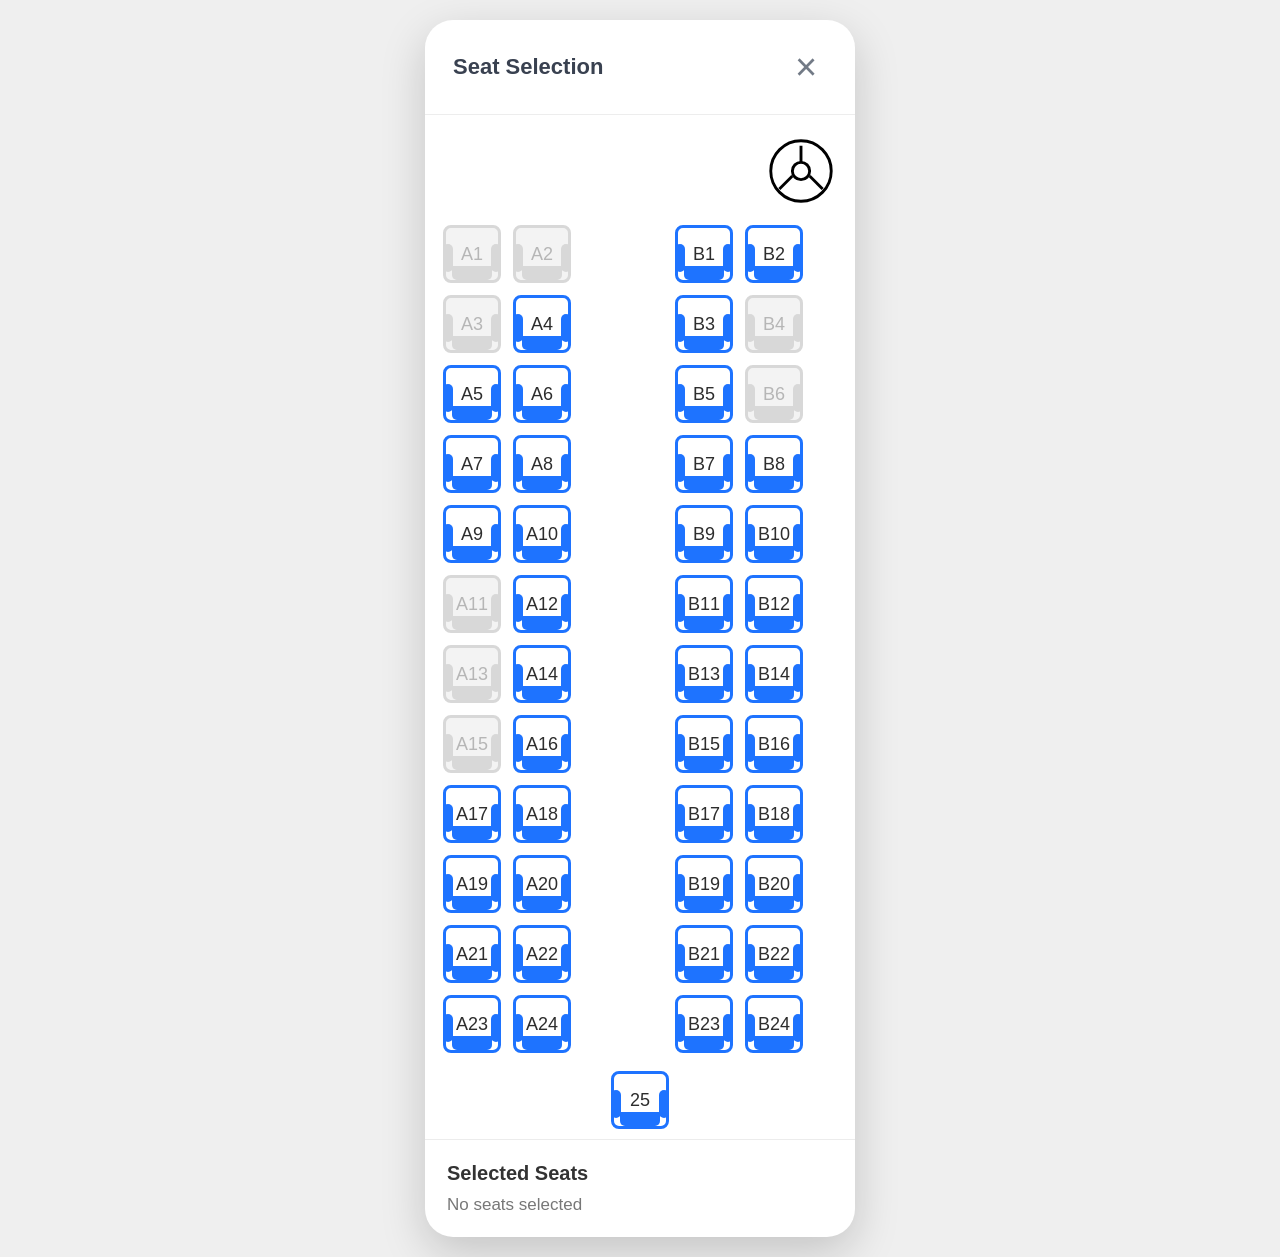
==== seats.html @ 8c717ad2 "Rename index.html to seats.html" ====
<!DOCTYPE html>
<html lang="en">
<head>
    <meta charset="UTF-8">
    <meta name="viewport" content="width=device-width, initial-scale=1.0">
    <title>Seat Selection</title>

    <link rel="stylesheet" href="style.css">
</head>

<body>

<div class="overlay">

    <div class="seat-modal">

        <!-- Header -->
        <div class="modal-header">

            <h2>Seat Selection</h2>

            <button class="close-btn">
                &times;
            </button>

        </div>

        <!-- Bus Body -->
        <div class="bus">

            <!-- Driver -->
            <div class="driver-row">

                <div class="empty-space"></div>

                <div class="steering">

                    <svg viewBox="0 0 100 100">

                        <circle cx="50" cy="50" r="42"/>

                        <circle cx="50" cy="50" r="12"/>

                        <line x1="50" y1="38" x2="50" y2="15"/>

                        <line x1="38" y1="57" x2="20" y2="75"/>

                        <line x1="62" y1="57" x2="80" y2="75"/>

                    </svg>

                </div>

            </div>

            <!-- Seat Layout -->

            <div class="seat-layout">

                <div class="left-side" id="leftSeats"></div>

                <div class="aisle"></div>

                <div class="right-side" id="rightSeats"></div>

            </div>

            <!-- Seat 25 -->

            <div class="rear-seat">

                <div
                    class="seat available"
                    data-seat="25">

                    <span>25</span>

                </div>

            </div>

        </div>

        <!-- Footer -->

        <div class="footer">

            <h3>Selected Seats</h3>

            <div id="selectedSeats">

                No seats selected

            </div>

        </div>

    </div>

</div>

<script src="script.js"></script>

</body>
</html>
---- style.css ----
/* ==========================
   RESET
========================== */

*{
    margin:0;
    padding:0;
    box-sizing:border-box;
}

body{

    background:#efefef;

    font-family:
    "Segoe UI",
    Arial,
    sans-serif;

}


/* ==========================
   OVERLAY
========================== */

.overlay{

    width:100%;

    min-height:100vh;

    display:flex;

    justify-content:center;

    align-items:center;

    padding:20px;

}


/* ==========================
   MODAL
========================== */

.seat-modal{

    width:430px;

    background:#fff;

    border-radius:28px;

    overflow:hidden;

    box-shadow:
    0 15px 45px
    rgba(0,0,0,.18);

}


/* ==========================
   HEADER
========================== */

.modal-header{

    height:95px;

    display:flex;

    align-items:center;

    justify-content:space-between;

    padding:0 28px;

    border-bottom:
    1px solid #ededed;

}

.modal-header h2{

    font-size:22px;

    font-weight:700;

    color:#394150;

}

.close-btn{

    width:42px;

    height:42px;

    border:none;

    background:none;

    font-size:38px;

    color:#727a86;

    cursor:pointer;

}


/* ==========================
   BUS
========================== */

.bus{

    padding:20px 18px 10px;

}


/* ==========================
   DRIVER
========================== */

.driver-row{

    display:flex;

    justify-content:space-between;

    align-items:center;

    margin-bottom:18px;

}

.empty-space{

    width:48%;

}

.steering{

    width:72px;

    height:72px;

}

.steering svg{

    width:100%;

    height:100%;

}

.steering circle{

    stroke:#000;

    stroke-width:4;

    fill:none;

}

.steering line{

    stroke:#000;

    stroke-width:4;

}


/* ==========================
   SEAT GRID
========================== */

.seat-layout{

    display:grid;

    grid-template-columns:

    auto

    70px

    auto;

}

.left-side,

.right-side{

    display:grid;

    grid-template-columns:

    repeat(2,58px);

    gap:12px;

}

.aisle{

    width:70px;

}

/* ===========================================
   SEAT DESIGN
=========================================== */

.seat{

    width:58px;

    height:58px;

    position:relative;

    border:3px solid #1E73FF;

    border-radius:8px;

    background:#ffffff;

    display:flex;

    justify-content:center;

    align-items:center;

    cursor:pointer;

    transition:.25s;

}

.seat span{

    font-size:18px;

    font-weight:500;

    color:#2d2d2d;

    z-index:2;

}

/* Bottom cushion */

.seat::before{

    content:"";

    position:absolute;

    left:6px;

    right:6px;

    bottom:0;

    height:14px;

    background:#1E73FF;

    border-radius:0 0 5px 5px;

}

/* Left arm */

.seat::after{

    content:"";

    position:absolute;

    left:-3px;

    top:16px;

    width:10px;

    height:28px;

    background:#1E73FF;

    border-radius:5px;

}

/* Right arm */

.seat i{

    position:absolute;

    right:-3px;

    top:16px;

    width:10px;

    height:28px;

    background:#1E73FF;

    border-radius:5px;

    display:block;

}

/* =====================
   AVAILABLE
===================== */

.available:hover{

    transform:scale(1.06);

    background:#EEF5FF;

}

/* =====================
   SELECTED
===================== */

.selected{

    background:#1E73FF;

}

.selected span{

    color:#fff;

}

/* =====================
   BOOKED
===================== */

.booked{

    border-color:#D8D8D8;

    background:#F3F3F3;

    cursor:not-allowed;

}

.booked span{

    color:#B6B6B6;

}

.booked::before{

    background:#D8D8D8;

}

.booked::after{

    background:#D8D8D8;

}

.booked i{

    background:#D8D8D8;

}

/* =====================
   REAR SEAT
===================== */

.rear-seat{

    display:flex;

    justify-content:center;

    margin-top:18px;

}

/* =====================
   FOOTER
===================== */

.footer{

    border-top:1px solid #ECECEC;

    padding:22px;

}

.footer h3{

    font-size:20px;

    color:#333;

    margin-bottom:10px;

}

#selectedSeats{

    color:#777;

    font-size:17px;

}

/* =====================
   RESPONSIVE
===================== */

@media(max-width:430px){

.seat-modal{

    width:100%;

    border-radius:26px;

}

.left-side,
.right-side{

    grid-template-columns:repeat(2,54px);

    gap:10px;

}

.seat{

    width:54px;

    height:54px;

}

       }
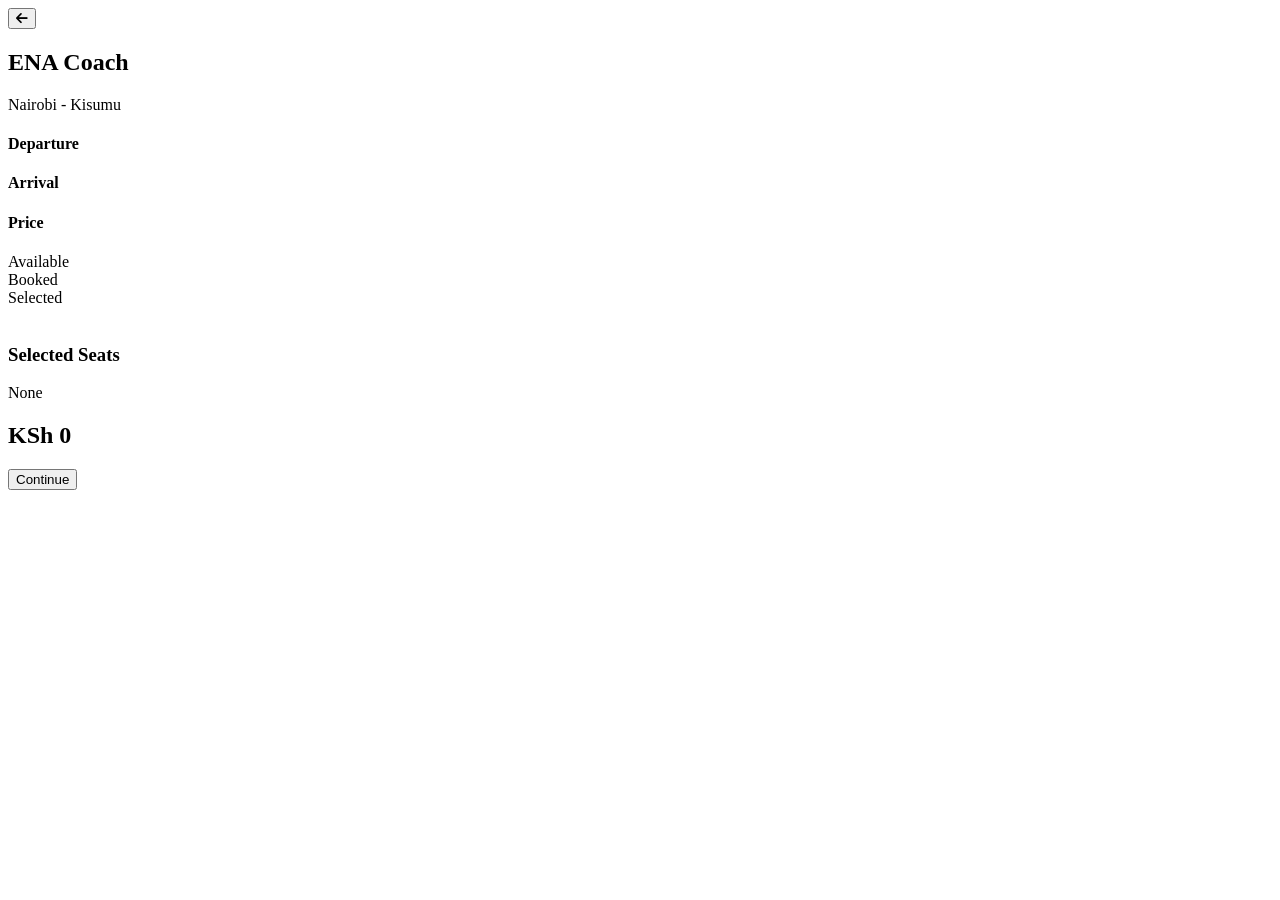
==== commit 40838ad6: "Update seats.html" ====
--- a/seats.html
+++ b/seats.html
@@ -1,105 +1,174 @@
 <!DOCTYPE html>
 <html lang="en">
+
 <head>
-    <meta charset="UTF-8">
-    <meta name="viewport" content="width=device-width, initial-scale=1.0">
-    <title>Seat Selection</title>
 
-    <link rel="stylesheet" href="style.css">
+<meta charset="UTF-8">
+
+<meta
+name="viewport"
+content="width=device-width, initial-scale=1.0">
+
+<title>Select Seats</title>
+
+<link
+rel="stylesheet"
+href="css/seats.css">
+
+<link
+href="https://fonts.googleapis.com/css2?family=Poppins:wght@300;400;500;600;700&display=swap"
+rel="stylesheet">
+
+<link
+rel="stylesheet"
+href="https://cdnjs.cloudflare.com/ajax/libs/font-awesome/6.7.2/css/all.min.css">
+
 </head>
 
 <body>
 
-<div class="overlay">
+<!-- HEADER -->
 
-    <div class="seat-modal">
+<header class="seat-header">
 
-        <!-- Header -->
-        <div class="modal-header">
+<button
+class="back-btn"
+onclick="history.back()">
 
-            <h2>Seat Selection</h2>
+<i class="fa-solid fa-arrow-left"></i>
 
-            <button class="close-btn">
-                &times;
-            </button>
+</button>
 
-        </div>
+<div>
 
-        <!-- Bus Body -->
-        <div class="bus">
+<h2 id="busName">
 
-            <!-- Driver -->
-            <div class="driver-row">
+ENA Coach
 
-                <div class="empty-space"></div>
+</h2>
 
-                <div class="steering">
+<p id="route">
 
-                    <svg viewBox="0 0 100 100">
+Nairobi - Kisumu
 
-                        <circle cx="50" cy="50" r="42"/>
-
-                        <circle cx="50" cy="50" r="12"/>
-
-                        <line x1="50" y1="38" x2="50" y2="15"/>
-
-                        <line x1="38" y1="57" x2="20" y2="75"/>
-
-                        <line x1="62" y1="57" x2="80" y2="75"/>
-
-                    </svg>
-
-                </div>
-
-            </div>
-
-            <!-- Seat Layout -->
-
-            <div class="seat-layout">
-
-                <div class="left-side" id="leftSeats"></div>
-
-                <div class="aisle"></div>
-
-                <div class="right-side" id="rightSeats"></div>
-
-            </div>
-
-            <!-- Seat 25 -->
-
-            <div class="rear-seat">
-
-                <div
-                    class="seat available"
-                    data-seat="25">
-
-                    <span>25</span>
-
-                </div>
-
-            </div>
-
-        </div>
-
-        <!-- Footer -->
-
-        <div class="footer">
-
-            <h3>Selected Seats</h3>
-
-            <div id="selectedSeats">
-
-                No seats selected
-
-            </div>
-
-        </div>
-
-    </div>
+</p>
 
 </div>
 
-<script src="script.js"></script>
+</header>
+
+<!-- BUS DETAILS -->
+
+<section class="trip-info">
+
+<div>
+
+<h4>Departure</h4>
+
+<p id="departure"></p>
+
+</div>
+
+<div>
+
+<h4>Arrival</h4>
+
+<p id="arrival"></p>
+
+</div>
+
+<div>
+
+<h4>Price</h4>
+
+<p id="price"></p>
+
+</div>
+
+</section>
+
+<!-- LEGEND -->
+
+<section class="legend">
+
+<div>
+
+<div class="seat available"></div>
+
+Available
+
+</div>
+
+<div>
+
+<div class="seat booked"></div>
+
+Booked
+
+</div>
+
+<div>
+
+<div class="seat selected"></div>
+
+Selected
+
+</div>
+
+</section>
+
+<!-- BUS LAYOUT -->
+
+<section class="bus-layout">
+
+<div class="driver">
+
+<i class="fa-solid fa-steering-wheel"></i>
+
+</div>
+
+<div
+id="seatContainer">
+
+<!-- Seats generated by JavaScript -->
+
+</div>
+
+</section>
+
+<!-- SELECTED -->
+
+<section class="selection">
+
+<h3>
+
+Selected Seats
+
+</h3>
+
+<div id="selectedSeats">
+
+None
+
+</div>
+
+<h2 id="totalPrice">
+
+KSh 0
+
+</h2>
+
+<button
+id="continueBtn">
+
+Continue
+
+</button>
+
+</section>
+
+<script src="js/seats.js"></script>
 
 </body>
+
 </html>
